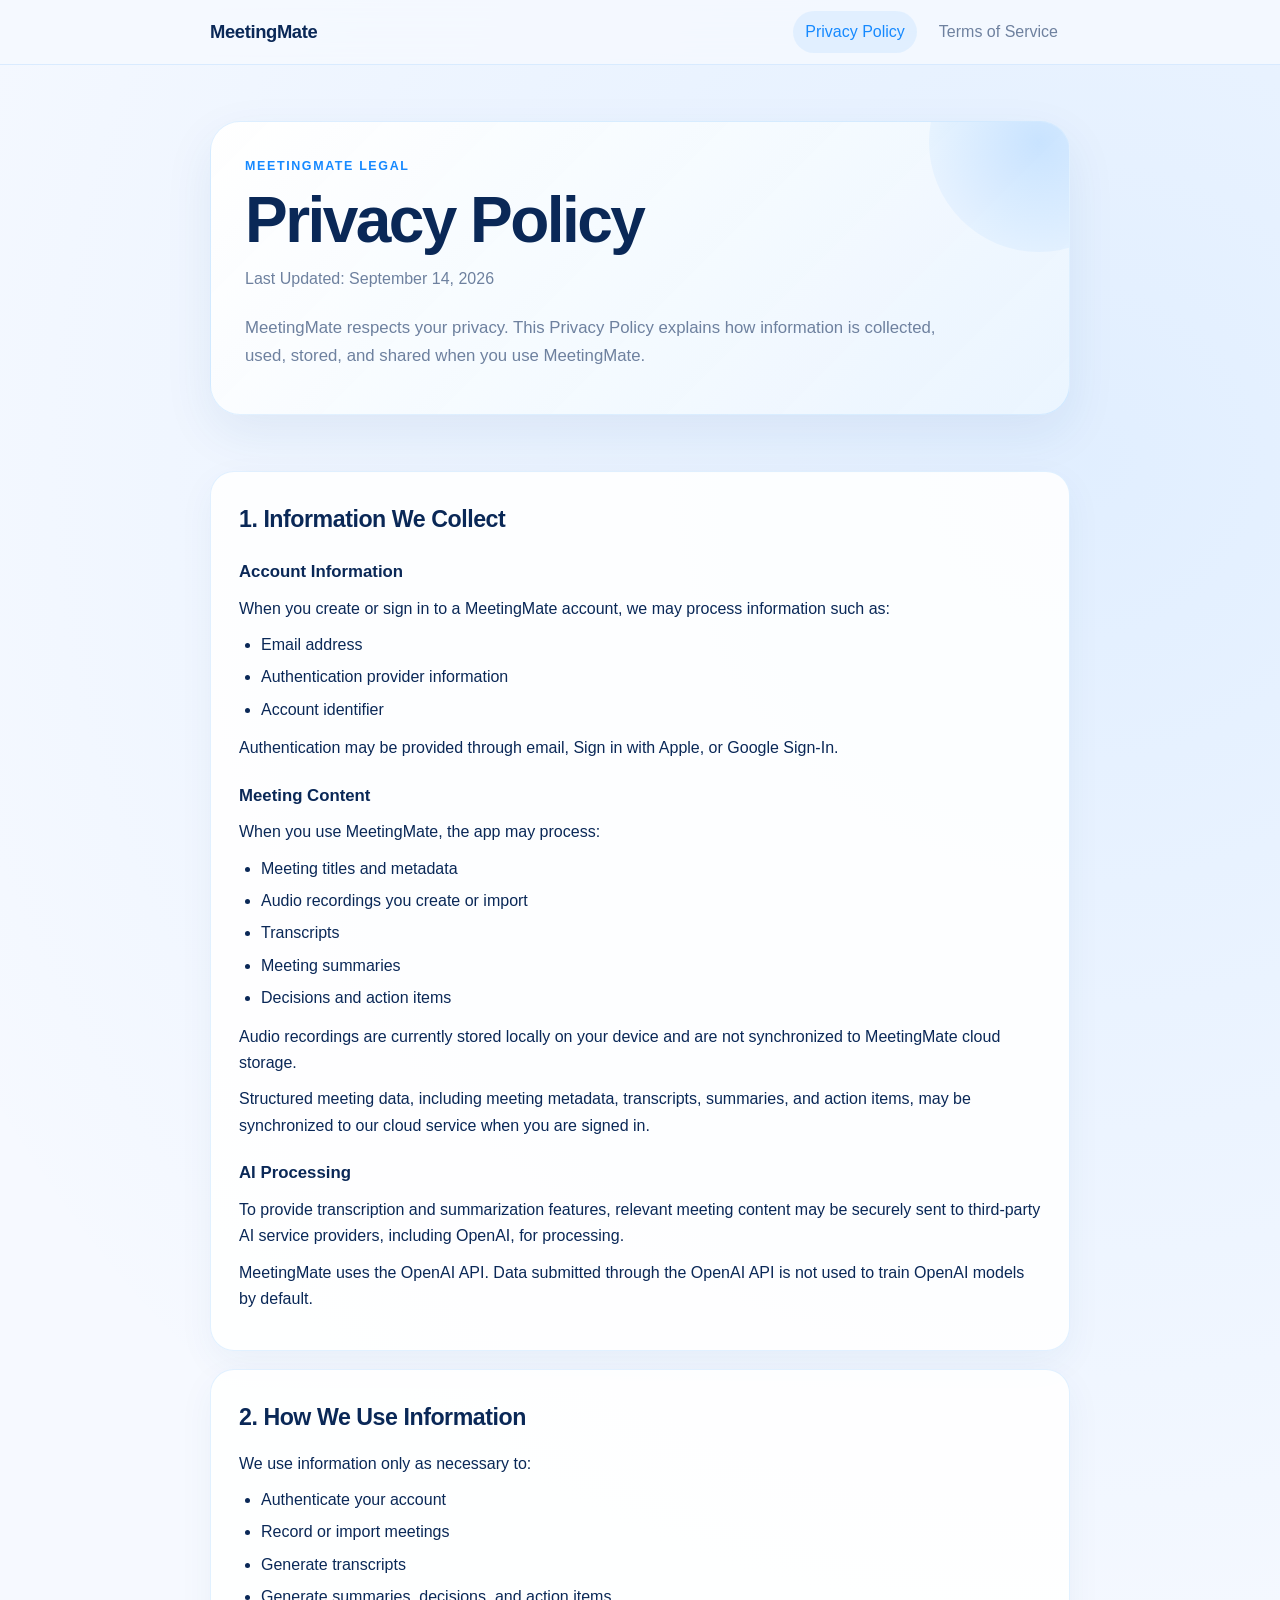
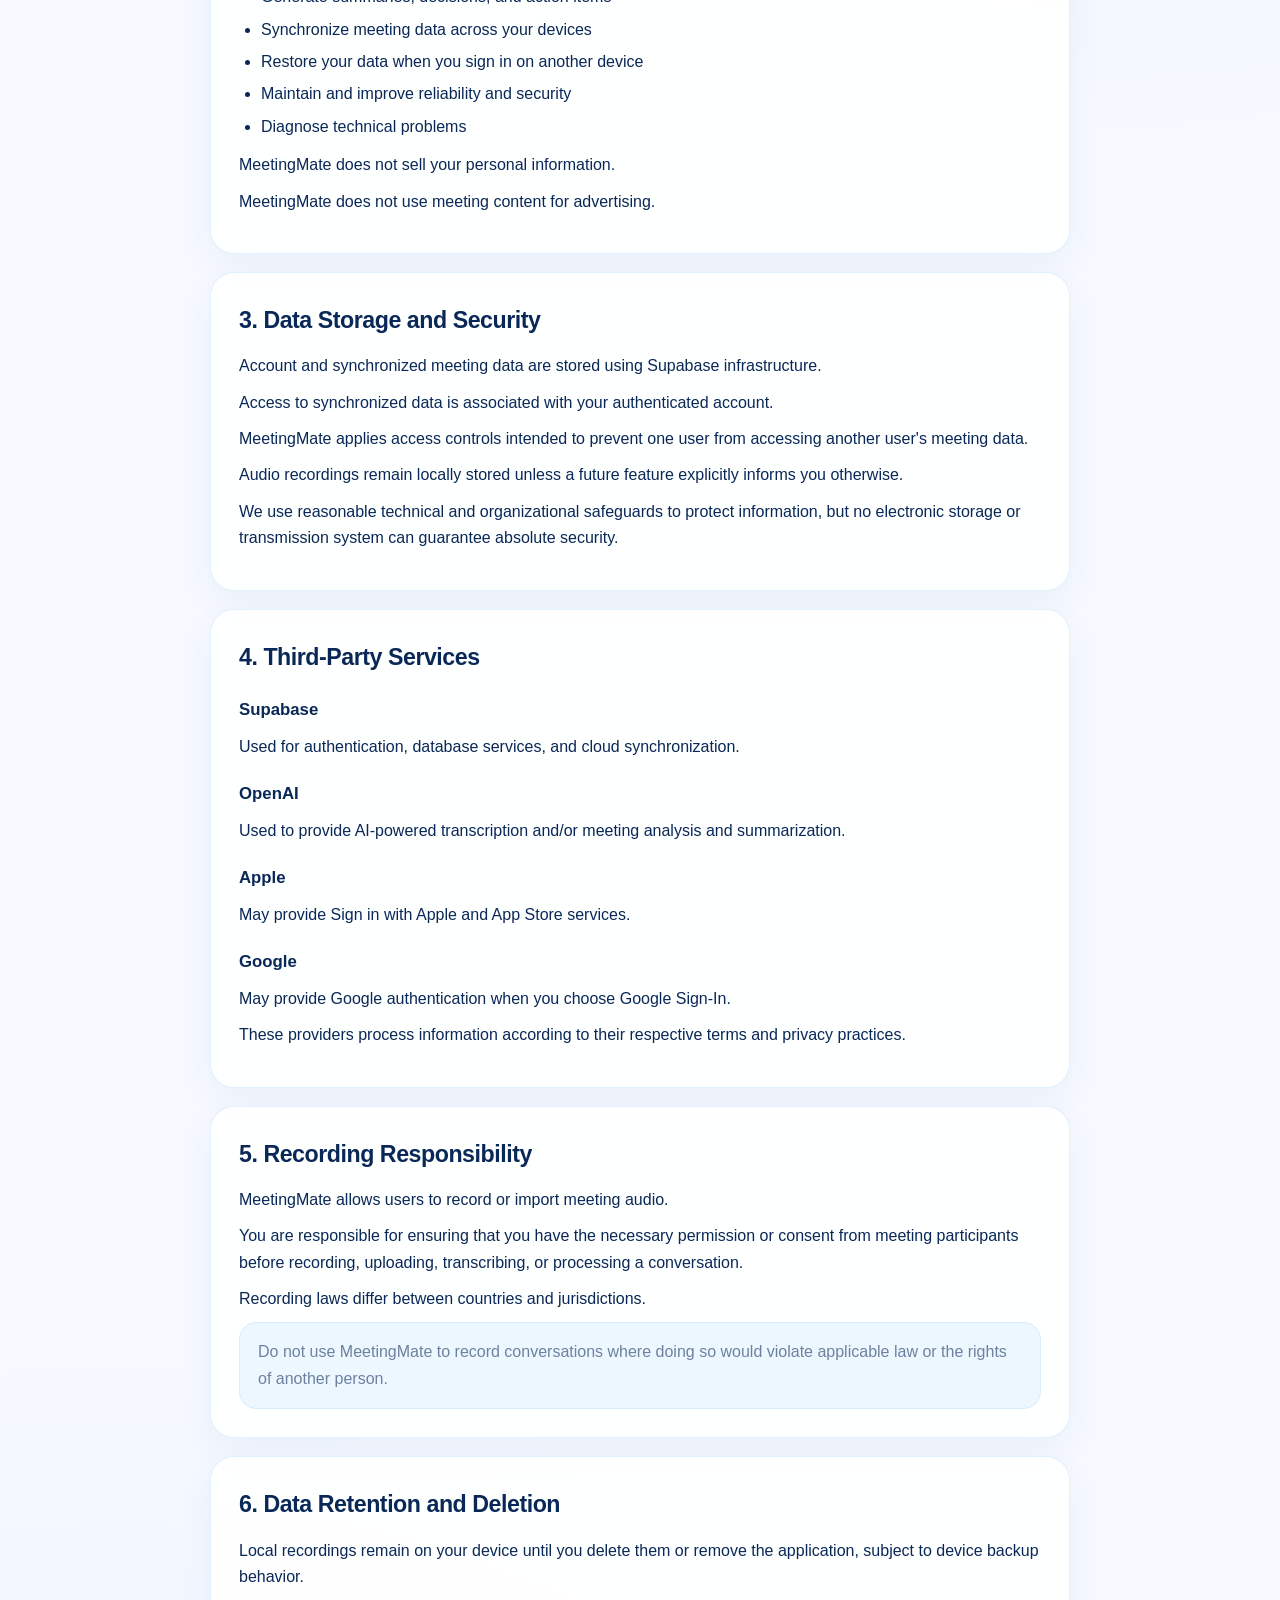
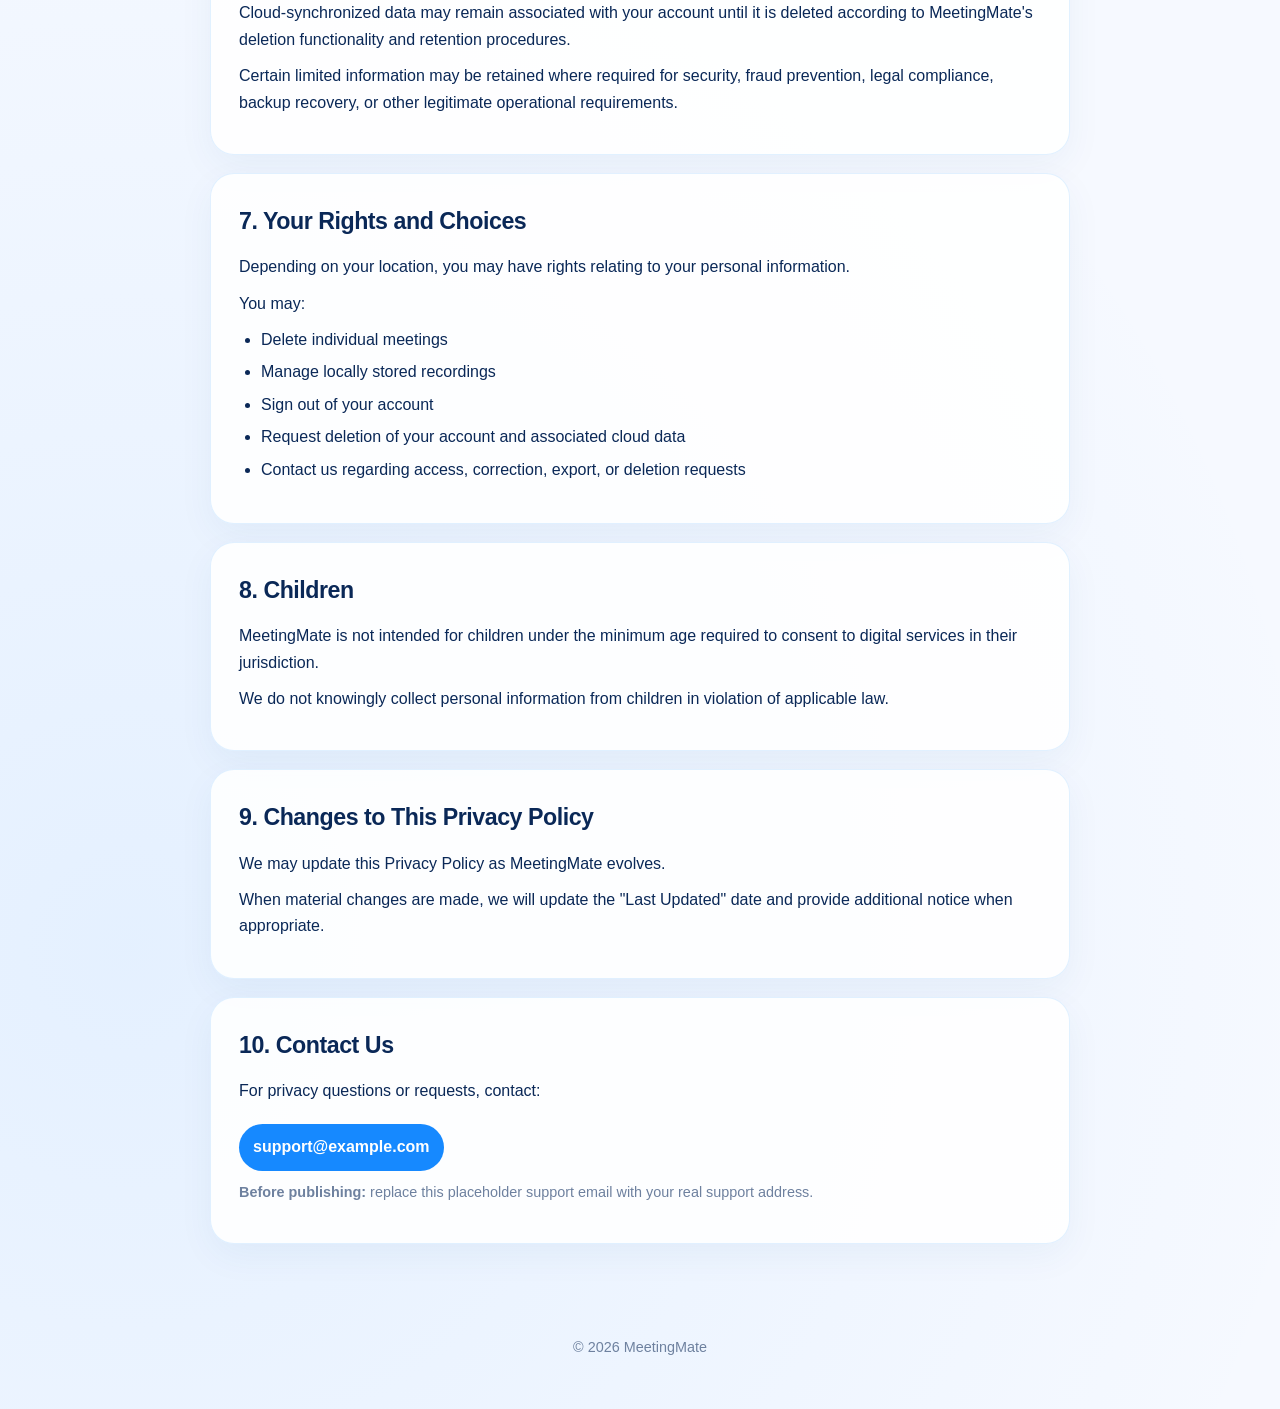
==== privacy/index.html @ 00e3a048 "Initial" ====
<!doctype html>
<html lang="en">
<head>
  <meta charset="utf-8">
  <meta name="viewport" content="width=device-width, initial-scale=1">
  <meta name="description" content="MeetingMate Privacy Policy">
  <title>Privacy Policy — MeetingMate</title>
  <link rel="stylesheet" href="../assets/style.css">
</head>
<body>
  <div class="topbar">
    <div class="wrap nav">
      <a class="brand" href="../">MeetingMate</a>
      <div class="navlinks">
        <a class="active" href="./">Privacy Policy</a>
        <a href="../terms/">Terms of Service</a>
      </div>
    </div>
  </div>

  <div class="wrap hero">
    <div class="hero-card">
      <div class="kicker">MeetingMate Legal</div>
      <h1>Privacy Policy</h1>
      <p class="updated">Last Updated: September 14, 2026</p>
      <p class="intro">MeetingMate respects your privacy. This Privacy Policy explains how information is collected, used, stored, and shared when you use MeetingMate.</p>
    </div>
  </div>

  <main class="wrap">
    <section class="section">
      <h2>1. Information We Collect</h2>

      <h3>Account Information</h3>
      <p>When you create or sign in to a MeetingMate account, we may process information such as:</p>
      <ul>
        <li>Email address</li>
        <li>Authentication provider information</li>
        <li>Account identifier</li>
      </ul>
      <p>Authentication may be provided through email, Sign in with Apple, or Google Sign-In.</p>

      <h3>Meeting Content</h3>
      <p>When you use MeetingMate, the app may process:</p>
      <ul>
        <li>Meeting titles and metadata</li>
        <li>Audio recordings you create or import</li>
        <li>Transcripts</li>
        <li>Meeting summaries</li>
        <li>Decisions and action items</li>
      </ul>
      <p>Audio recordings are currently stored locally on your device and are not synchronized to MeetingMate cloud storage.</p>
      <p>Structured meeting data, including meeting metadata, transcripts, summaries, and action items, may be synchronized to our cloud service when you are signed in.</p>

      <h3>AI Processing</h3>
      <p>To provide transcription and summarization features, relevant meeting content may be securely sent to third-party AI service providers, including OpenAI, for processing.</p>
      <p>MeetingMate uses the OpenAI API. Data submitted through the OpenAI API is not used to train OpenAI models by default.</p>
    </section>

    <section class="section">
      <h2>2. How We Use Information</h2>
      <p>We use information only as necessary to:</p>
      <ul>
        <li>Authenticate your account</li>
        <li>Record or import meetings</li>
        <li>Generate transcripts</li>
        <li>Generate summaries, decisions, and action items</li>
        <li>Synchronize meeting data across your devices</li>
        <li>Restore your data when you sign in on another device</li>
        <li>Maintain and improve reliability and security</li>
        <li>Diagnose technical problems</li>
      </ul>
      <p>MeetingMate does not sell your personal information.</p>
      <p>MeetingMate does not use meeting content for advertising.</p>
    </section>

    <section class="section">
      <h2>3. Data Storage and Security</h2>
      <p>Account and synchronized meeting data are stored using Supabase infrastructure.</p>
      <p>Access to synchronized data is associated with your authenticated account.</p>
      <p>MeetingMate applies access controls intended to prevent one user from accessing another user's meeting data.</p>
      <p>Audio recordings remain locally stored unless a future feature explicitly informs you otherwise.</p>
      <p>We use reasonable technical and organizational safeguards to protect information, but no electronic storage or transmission system can guarantee absolute security.</p>
    </section>

    <section class="section">
      <h2>4. Third-Party Services</h2>
      <h3>Supabase</h3>
      <p>Used for authentication, database services, and cloud synchronization.</p>
      <h3>OpenAI</h3>
      <p>Used to provide AI-powered transcription and/or meeting analysis and summarization.</p>
      <h3>Apple</h3>
      <p>May provide Sign in with Apple and App Store services.</p>
      <h3>Google</h3>
      <p>May provide Google authentication when you choose Google Sign-In.</p>
      <p>These providers process information according to their respective terms and privacy practices.</p>
    </section>

    <section class="section">
      <h2>5. Recording Responsibility</h2>
      <p>MeetingMate allows users to record or import meeting audio.</p>
      <p>You are responsible for ensuring that you have the necessary permission or consent from meeting participants before recording, uploading, transcribing, or processing a conversation.</p>
      <p>Recording laws differ between countries and jurisdictions.</p>
      <div class="notice">Do not use MeetingMate to record conversations where doing so would violate applicable law or the rights of another person.</div>
    </section>

    <section class="section">
      <h2>6. Data Retention and Deletion</h2>
      <p>Local recordings remain on your device until you delete them or remove the application, subject to device backup behavior.</p>
      <p>Cloud-synchronized data may remain associated with your account until it is deleted according to MeetingMate's deletion functionality and retention procedures.</p>
      <p>Certain limited information may be retained where required for security, fraud prevention, legal compliance, backup recovery, or other legitimate operational requirements.</p>
    </section>

    <section class="section">
      <h2>7. Your Rights and Choices</h2>
      <p>Depending on your location, you may have rights relating to your personal information.</p>
      <p>You may:</p>
      <ul>
        <li>Delete individual meetings</li>
        <li>Manage locally stored recordings</li>
        <li>Sign out of your account</li>
        <li>Request deletion of your account and associated cloud data</li>
        <li>Contact us regarding access, correction, export, or deletion requests</li>
      </ul>
    </section>

    <section class="section">
      <h2>8. Children</h2>
      <p>MeetingMate is not intended for children under the minimum age required to consent to digital services in their jurisdiction.</p>
      <p>We do not knowingly collect personal information from children in violation of applicable law.</p>
    </section>

    <section class="section">
      <h2>9. Changes to This Privacy Policy</h2>
      <p>We may update this Privacy Policy as MeetingMate evolves.</p>
      <p>When material changes are made, we will update the "Last Updated" date and provide additional notice when appropriate.</p>
    </section>

    <section class="section">
      <h2>10. Contact Us</h2>
      <p>For privacy questions or requests, contact:</p>
      <a class="contact" href="mailto:support@example.com">support@example.com</a>
      <p class="lang-note"><strong>Before publishing:</strong> replace this placeholder support email with your real support address.</p>
    </section>
  </main>

  <div class="wrap footer">© 2026 MeetingMate</div>
</body>
</html>
---- assets/style.css ----
:root {
  --bg: #F6F9FF;
  --card: rgba(255,255,255,.88);
  --text: #0A2857;
  --muted: #6E819F;
  --blue: #1689FF;
  --blue-2: #63B3FF;
  --line: rgba(22,137,255,.12);
  --shadow: 0 18px 50px rgba(24, 77, 140, .08);
  --max: 860px;
}

* { box-sizing: border-box; }

html { scroll-behavior: smooth; }

body {
  margin: 0;
  font-family: -apple-system, BlinkMacSystemFont, "SF Pro Display", "Segoe UI", sans-serif;
  background:
    radial-gradient(circle at 85% 10%, rgba(74,163,255,.12), transparent 30%),
    radial-gradient(circle at 10% 90%, rgba(74,163,255,.10), transparent 28%),
    var(--bg);
  color: var(--text);
  line-height: 1.65;
}

.wrap {
  width: min(calc(100% - 32px), var(--max));
  margin: 0 auto;
}

.topbar {
  position: sticky;
  top: 0;
  z-index: 20;
  backdrop-filter: blur(18px);
  -webkit-backdrop-filter: blur(18px);
  background: rgba(246,249,255,.82);
  border-bottom: 1px solid var(--line);
}

.nav {
  min-height: 64px;
  display: flex;
  align-items: center;
  justify-content: space-between;
  gap: 20px;
}

.brand {
  font-weight: 800;
  letter-spacing: -0.02em;
  color: var(--text);
  text-decoration: none;
  font-size: 1.15rem;
}

.navlinks { display: flex; gap: 10px; flex-wrap: wrap; }

.navlinks a {
  text-decoration: none;
  color: var(--muted);
  padding: 8px 12px;
  border-radius: 999px;
}

.navlinks a:hover,
.navlinks a.active {
  color: var(--blue);
  background: rgba(22,137,255,.08);
}

.hero {
  padding: 56px 0 26px;
}

.hero-card {
  position: relative;
  overflow: hidden;
  padding: 34px;
  background: linear-gradient(135deg, rgba(255,255,255,.96), rgba(235,245,255,.92));
  border: 1px solid var(--line);
  border-radius: 30px;
  box-shadow: var(--shadow);
}

.hero-card:after {
  content: "";
  position: absolute;
  width: 220px;
  height: 220px;
  border-radius: 50%;
  right: -80px;
  top: -90px;
  background: radial-gradient(circle, rgba(22,137,255,.18), rgba(22,137,255,0));
}

.kicker {
  color: var(--blue);
  text-transform: uppercase;
  font-size: .78rem;
  letter-spacing: .13em;
  font-weight: 800;
}

h1 {
  font-size: clamp(2.2rem, 5vw, 4rem);
  line-height: 1.05;
  letter-spacing: -0.04em;
  margin: 10px 0 12px;
}

.updated {
  color: var(--muted);
  margin: 0;
}

.intro {
  margin-top: 22px;
  max-width: 700px;
  color: var(--muted);
  font-size: 1.05rem;
}

main { padding: 12px 0 64px; }

.section {
  margin: 18px 0;
  padding: 28px;
  background: var(--card);
  border: 1px solid var(--line);
  border-radius: 24px;
  box-shadow: 0 12px 36px rgba(24,77,140,.05);
}

.section h2 {
  margin: 0 0 14px;
  font-size: 1.45rem;
  letter-spacing: -0.02em;
}

.section h3 {
  margin: 20px 0 8px;
  font-size: 1.05rem;
}

p { margin: 10px 0; }

ul {
  margin: 10px 0 12px;
  padding-left: 22px;
}

li { margin: 6px 0; }

.notice {
  padding: 16px 18px;
  border-radius: 18px;
  background: rgba(22,137,255,.07);
  border: 1px solid rgba(22,137,255,.10);
  color: var(--muted);
}

.contact {
  display: inline-flex;
  align-items: center;
  gap: 8px;
  margin-top: 10px;
  padding: 10px 14px;
  border-radius: 999px;
  background: var(--blue);
  color: white;
  text-decoration: none;
  font-weight: 700;
}

.footer {
  padding: 10px 0 50px;
  color: var(--muted);
  text-align: center;
  font-size: .9rem;
}

.lang-note {
  font-size: .9rem;
  color: var(--muted);
}

@media (max-width: 640px) {
  .nav {
    align-items: flex-start;
    flex-direction: column;
    padding: 14px 0;
  }

  .hero { padding-top: 28px; }

  .hero-card,
  .section {
    border-radius: 22px;
    padding: 22px;
  }
}

@media (prefers-color-scheme: dark) {
  :root {
    --bg: #07111F;
    --card: rgba(12, 25, 44, .88);
    --text: #F3F7FF;
    --muted: #9AB0CC;
    --line: rgba(102,176,255,.14);
    --shadow: 0 18px 50px rgba(0,0,0,.22);
  }

  body {
    background:
      radial-gradient(circle at 85% 10%, rgba(22,137,255,.15), transparent 30%),
      radial-gradient(circle at 10% 90%, rgba(22,137,255,.10), transparent 28%),
      var(--bg);
  }

  .topbar { background: rgba(7,17,31,.80); }

  .hero-card {
    background: linear-gradient(135deg, rgba(15,31,54,.96), rgba(9,22,39,.92));
  }
}
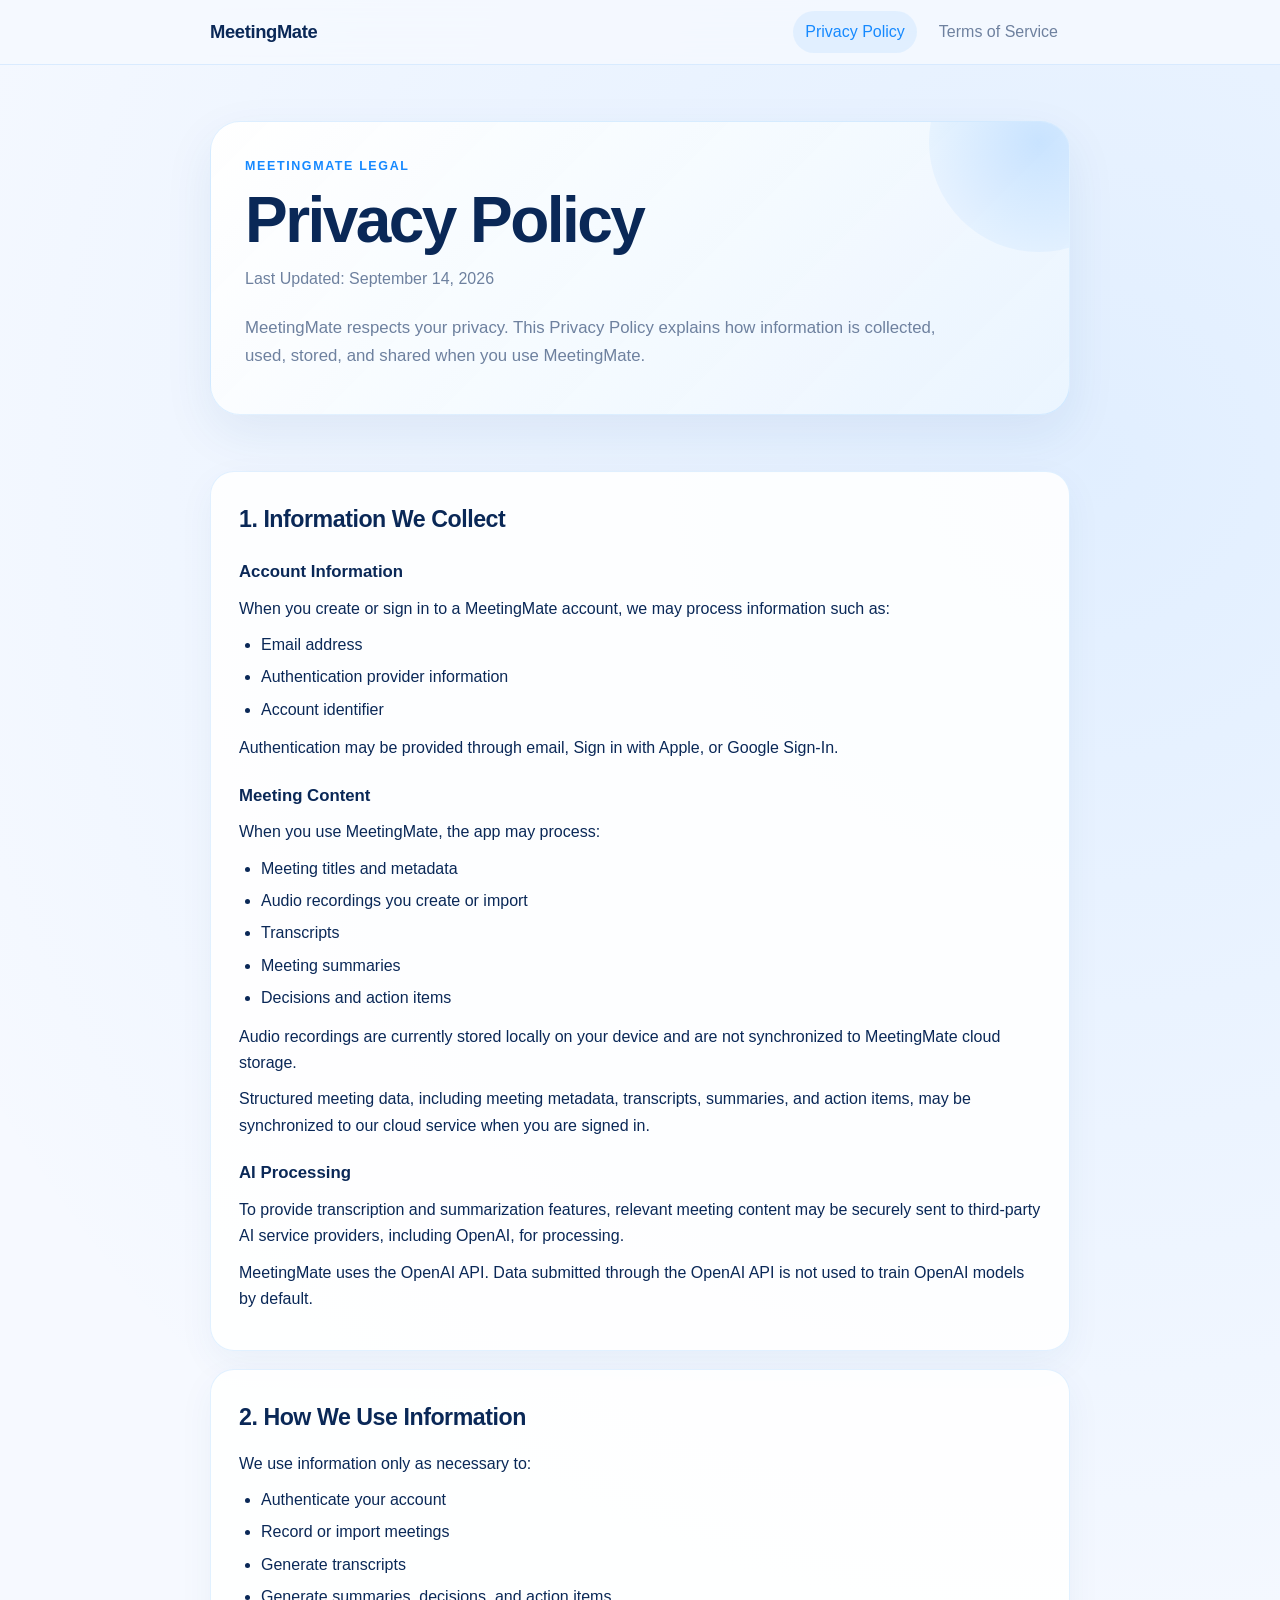
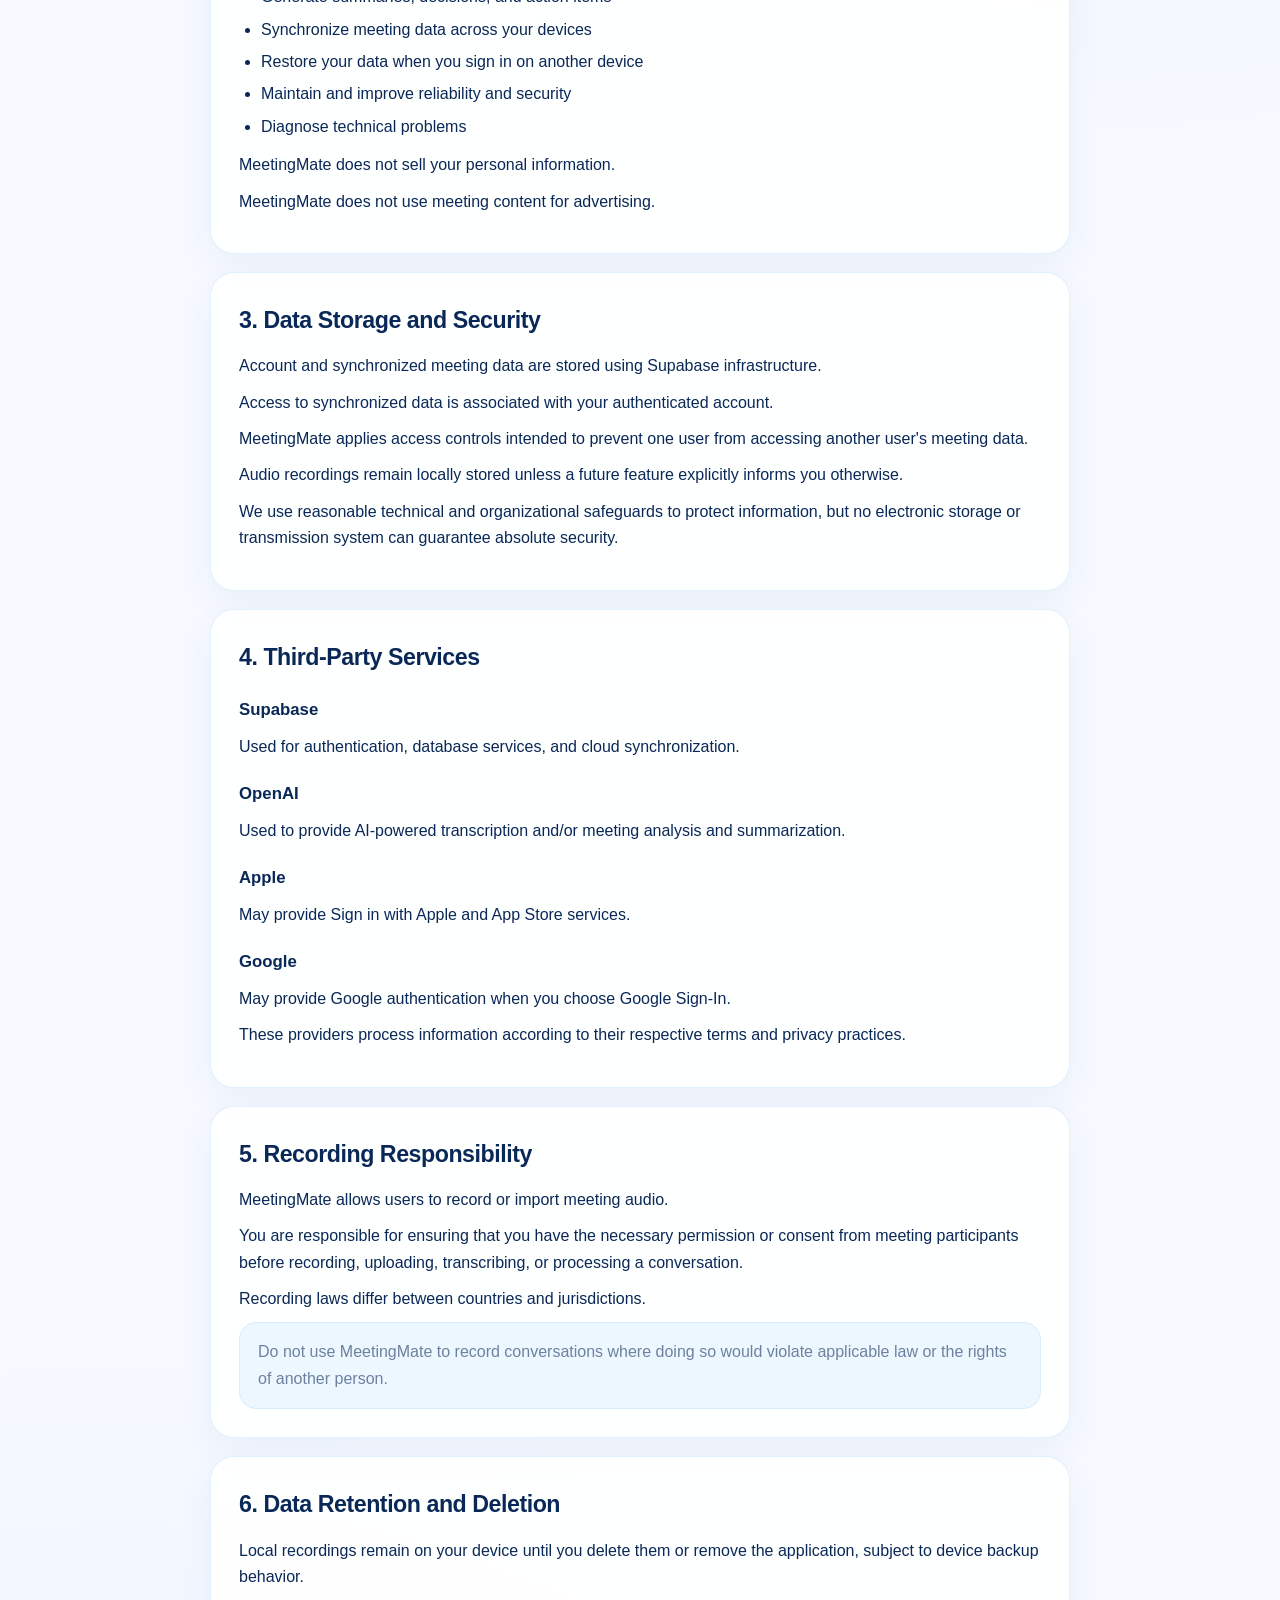
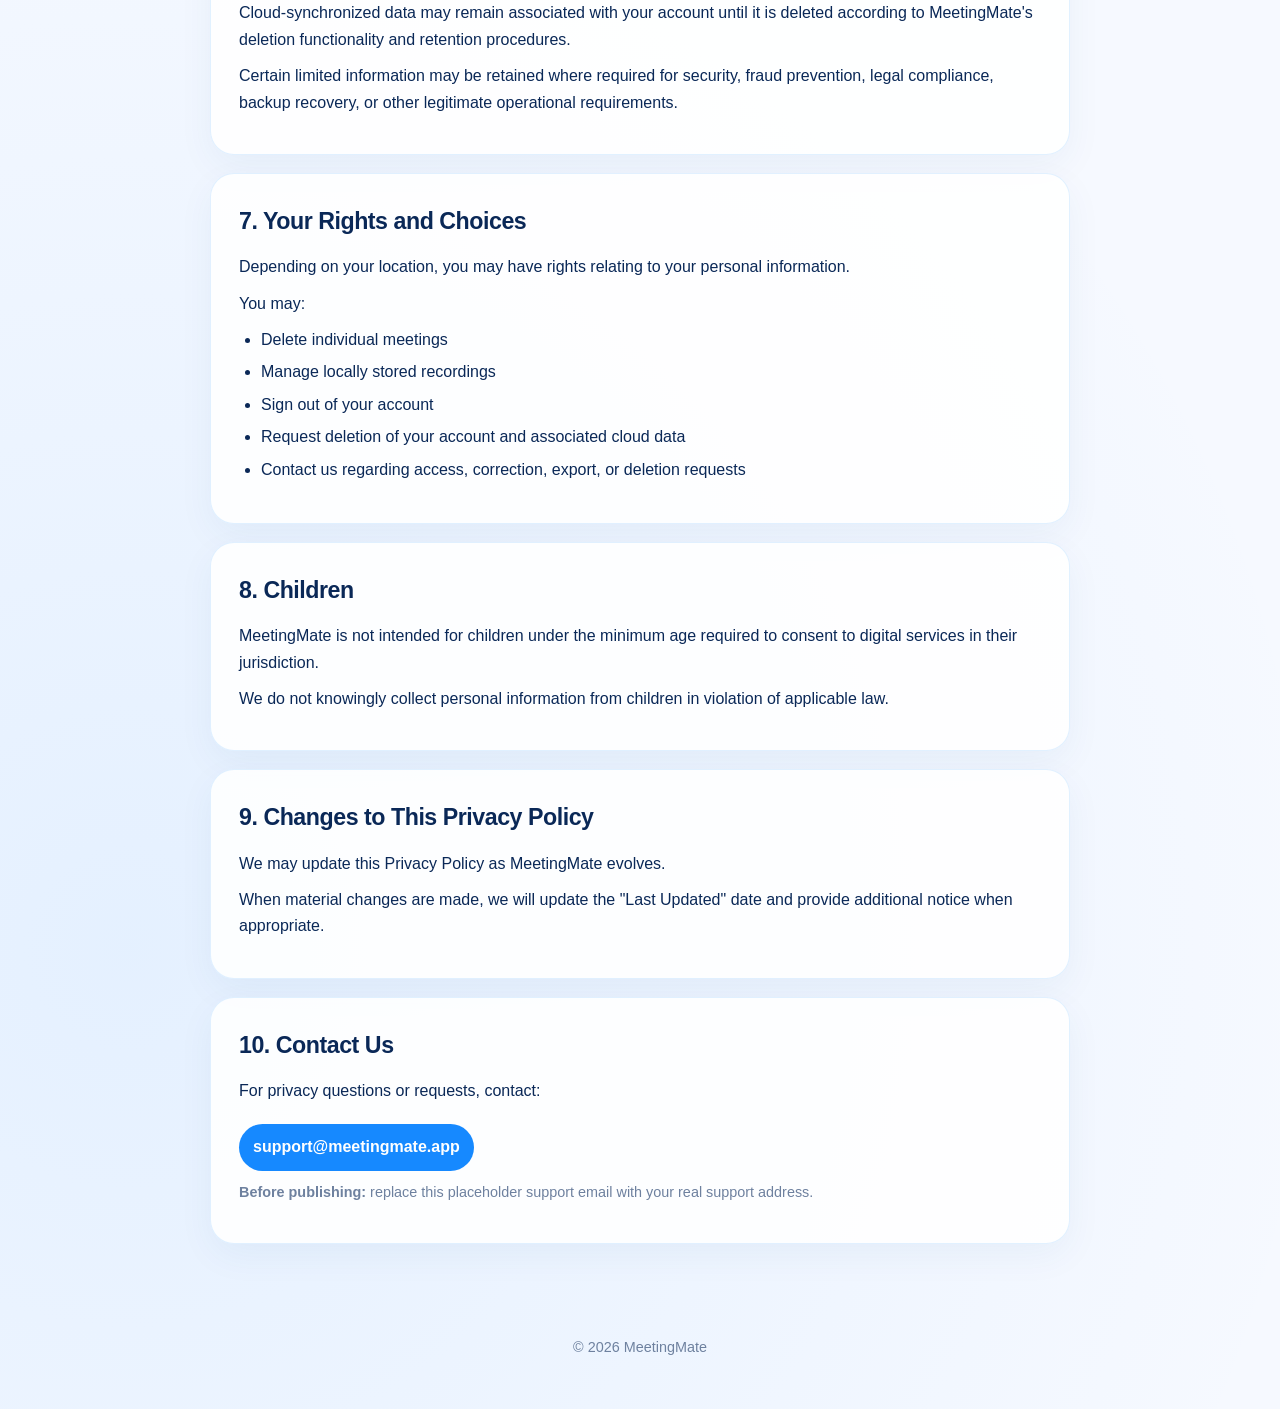
==== commit 59b6dc1a: "Update index.html" ====
--- a/privacy/index.html
+++ b/privacy/index.html
@@ -139,7 +139,7 @@
     <section class="section">
       <h2>10. Contact Us</h2>
       <p>For privacy questions or requests, contact:</p>
-      <a class="contact" href="mailto:support@example.com">support@example.com</a>
+      <a class="contact" href="mailto:support@meetingmate.app">support@meetingmate.app</a>
       <p class="lang-note"><strong>Before publishing:</strong> replace this placeholder support email with your real support address.</p>
     </section>
   </main>
